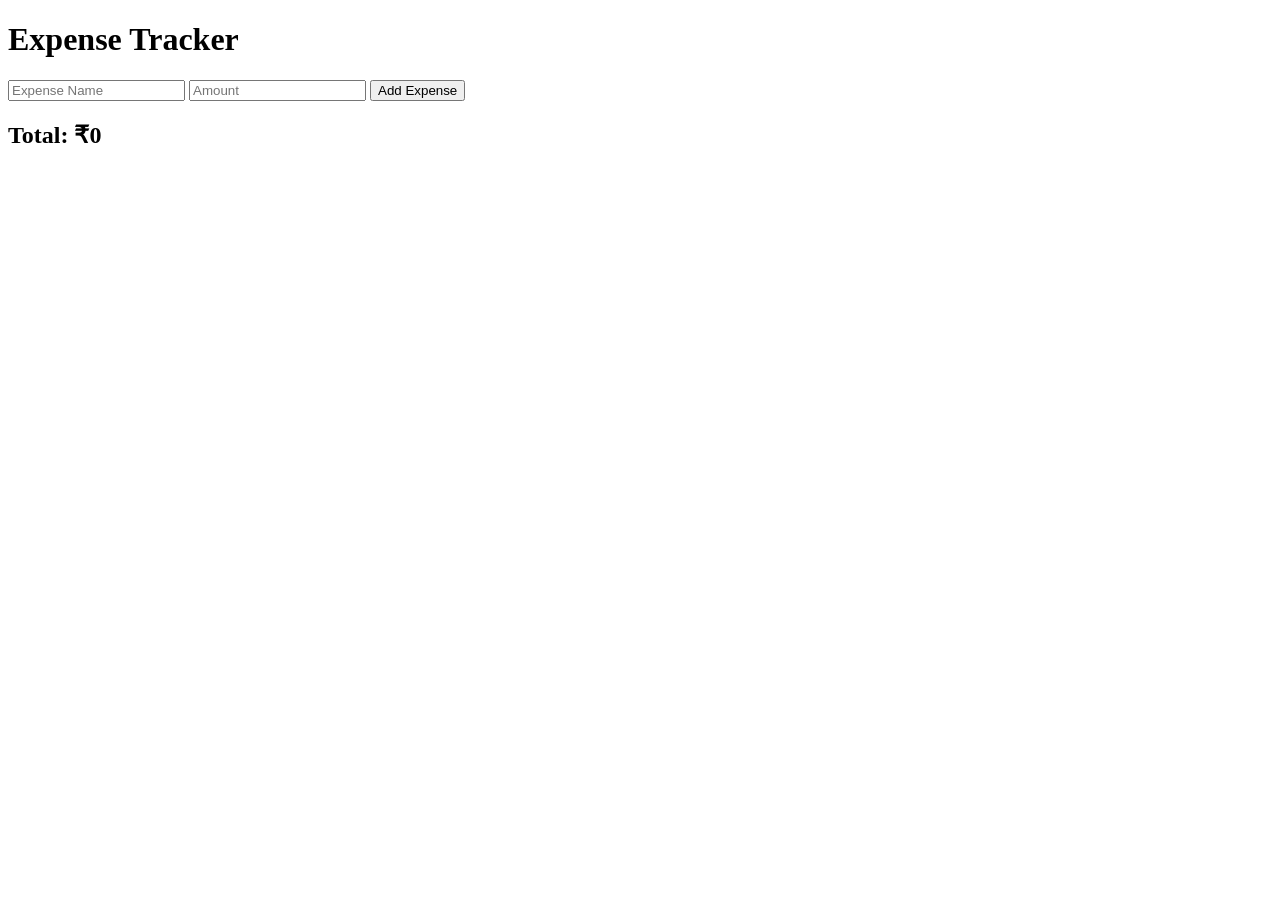
==== index.html @ 3ad1cfaf "Create index.html" ====
<!DOCTYPE html>
<html>
<head>
  <title>Expense Tracker</title>
  <link rel="stylesheet" href="style.css">
</head>
<body>

  <div class="container">
    <h1>Expense Tracker</h1>

    <input type="text" id="title" placeholder="Expense Name">
    <input type="number" id="amount" placeholder="Amount">

    <button onclick="addExpense()">Add Expense</button>

    <ul id="expense-list"></ul>

    <h2>Total: ₹<span id="total">0</span></h2>
  </div>

  <script src="script.js"></script>
</body>
</html>
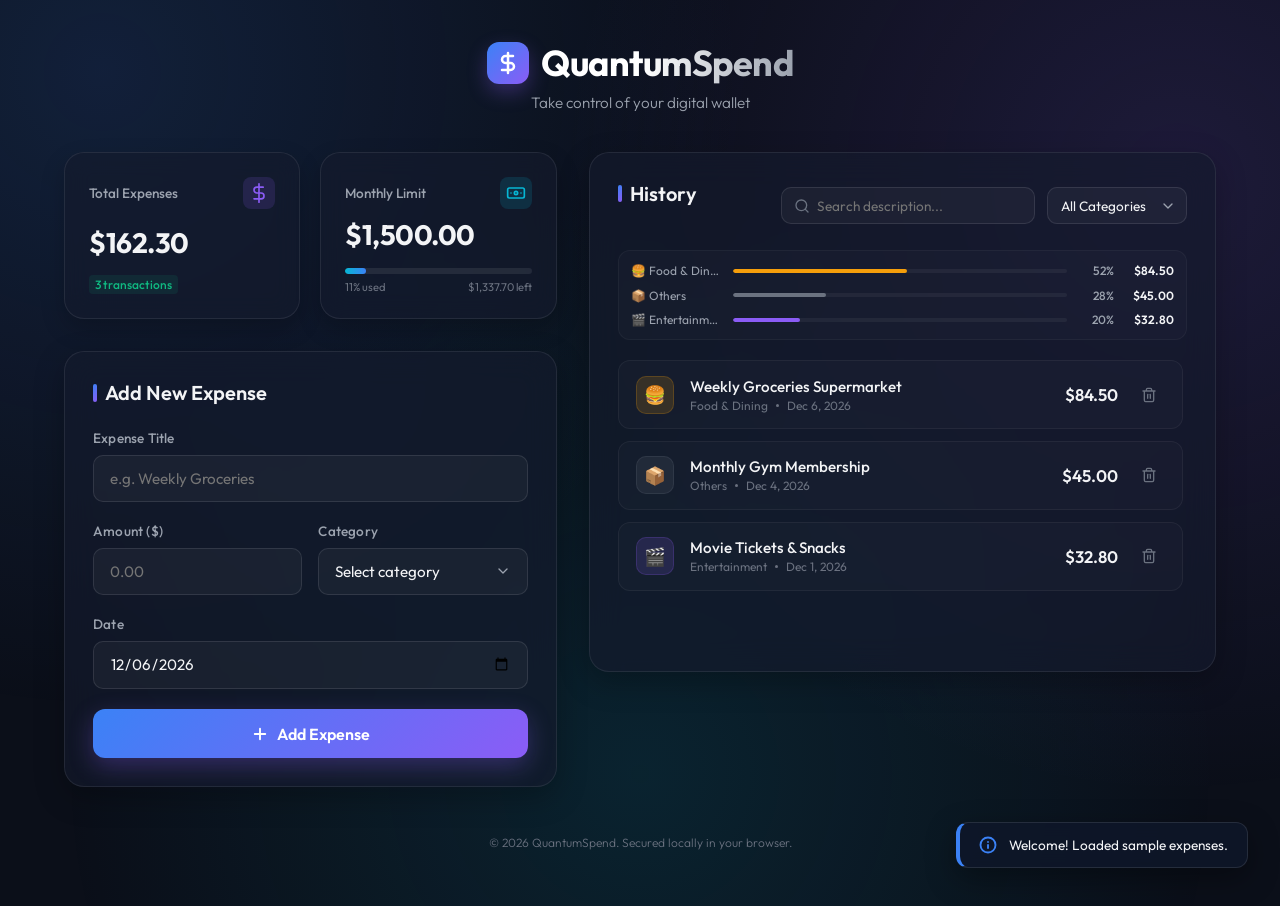
==== commit b03044da: "Fix repository structure for GitHub Pages" ====
--- a/index.html
+++ b/index.html
@@ -1,24 +1,187 @@
 <!DOCTYPE html>
-<html>
+<html lang="en">
 <head>
-  <title>Expense Tracker</title>
-  <link rel="stylesheet" href="style.css">
+    <meta charset="UTF-8">
+    <meta name="viewport" content="width=device-width, initial-scale=1.0">
+    <meta name="description" content="A premium, simple, and intuitive Expense Tracker to manage your personal finances with real-time stats and local storage persistence.">
+    <title>QuantumSpend - Expense Tracker</title>
+    <!-- Google Fonts -->
+    <link rel="preconnect" href="https://fonts.googleapis.com">
+    <link rel="preconnect" href="https://fonts.gstatic.com" crossorigin>
+    <link href="https://fonts.googleapis.com/css2?family=Outfit:wght@300;400;500;600;700&display=swap" rel="stylesheet">
+    <!-- Main Stylesheet -->
+    <link rel="stylesheet" href="styles.css">
 </head>
 <body>
+    <div class="glass-bg-glow"></div>
+    <div class="app-container">
+        <!-- Header -->
+        <header class="app-header">
+            <div class="logo-area">
+                <div class="logo-icon">
+                    <svg xmlns="http://www.w3.org/2000/svg" width="24" height="24" viewBox="0 0 24 24" fill="none" stroke="currentColor" stroke-width="2.5" stroke-linecap="round" stroke-linejoin="round"><path d="M12 2v20M17 5H9.5a3.5 3.5 0 0 0 0 7h5a3.5 3.5 0 0 1 0 7H6"/></svg>
+                </div>
+                <h1>QuantumSpend</h1>
+            </div>
+            <p class="subtitle">Take control of your digital wallet</p>
+        </header>
 
-  <div class="container">
-    <h1>Expense Tracker</h1>
+        <!-- Main Workspace -->
+        <main class="app-main">
+            <!-- Left Panel: Stats and Form -->
+            <section class="left-panel">
+                <!-- Dashboard Cards -->
+                <div class="dashboard-grid">
+                    <div class="stat-card total-spend-card">
+                        <div class="card-header">
+                            <span class="card-title">Total Expenses</span>
+                            <div class="card-icon spend-icon">
+                                <svg xmlns="http://www.w3.org/2000/svg" width="20" height="20" viewBox="0 0 24 24" fill="none" stroke="currentColor" stroke-width="2" stroke-linecap="round" stroke-linejoin="round"><path d="M12 1v22M17 5H9.5a3.5 3.5 0 0 0 0 7h5a3.5 3.5 0 0 1 0 7H6"/></svg>
+                            </div>
+                        </div>
+                        <div class="card-value" id="total-amount">$0.00</div>
+                        <div class="card-footer">
+                            <span class="trend-indicator up" id="expense-count-indicator">0 transactions</span>
+                        </div>
+                    </div>
 
-    <input type="text" id="title" placeholder="Expense Name">
-    <input type="number" id="amount" placeholder="Amount">
+                    <div class="stat-card budget-card">
+                        <div class="card-header">
+                            <span class="card-title">Monthly Limit</span>
+                            <div class="card-icon budget-icon">
+                                <svg xmlns="http://www.w3.org/2000/svg" width="20" height="20" viewBox="0 0 24 24" fill="none" stroke="currentColor" stroke-width="2" stroke-linecap="round" stroke-linejoin="round"><rect width="20" height="12" x="2" y="6" rx="2"/><circle cx="12" cy="12" r="2"/><path d="M6 12h.01M18 12h.01"/></svg>
+                            </div>
+                        </div>
+                        <div class="card-value" id="budget-amount">$1,500.00</div>
+                        <div class="card-progress">
+                            <div class="progress-bar-container">
+                                <div class="progress-bar" id="budget-progress" style="width: 0%"></div>
+                            </div>
+                            <div class="progress-labels">
+                                <span id="budget-percentage">0% used</span>
+                                <span id="budget-remaining">$1,500.00 left</span>
+                            </div>
+                        </div>
+                    </div>
+                </div>
 
-    <button onclick="addExpense()">Add Expense</button>
+                <!-- Add Expense Form Card -->
+                <div class="glass-card form-card">
+                    <h2 class="section-title">Add New Expense</h2>
+                    <form id="expense-form" novalidate>
+                        <div class="form-group">
+                            <label for="expense-title">Expense Title</label>
+                            <div class="input-wrapper">
+                                <input type="text" id="expense-title" placeholder="e.g. Weekly Groceries" required autocomplete="off">
+                                <span class="input-focus-line"></span>
+                            </div>
+                            <span class="error-msg" id="title-error">Please enter a valid title</span>
+                        </div>
 
-    <ul id="expense-list"></ul>
+                        <div class="form-row">
+                            <div class="form-group col-6">
+                                <label for="expense-amount">Amount ($)</label>
+                                <div class="input-wrapper">
+                                    <input type="number" id="expense-amount" placeholder="0.00" step="0.01" min="0.01" required>
+                                    <span class="input-focus-line"></span>
+                                </div>
+                                <span class="error-msg" id="amount-error">Enter an amount > 0</span>
+                            </div>
 
-    <h2>Total: ₹<span id="total">0</span></h2>
-  </div>
+                            <div class="form-group col-6">
+                                <label for="expense-category">Category</label>
+                                <div class="input-wrapper select-wrapper">
+                                    <select id="expense-category" required>
+                                        <option value="" disabled selected>Select category</option>
+                                        <option value="food">🍔 Food & Dining</option>
+                                        <option value="shopping">🛍️ Shopping</option>
+                                        <option value="utilities">⚡ Utilities</option>
+                                        <option value="entertainment">🎬 Entertainment</option>
+                                        <option value="travel">✈️ Travel</option>
+                                        <option value="others">📦 Others</option>
+                                    </select>
+                                    <span class="input-focus-line"></span>
+                                </div>
+                                <span class="error-msg" id="category-error">Select a category</span>
+                            </div>
+                        </div>
 
-  <script src="script.js"></script>
+                        <div class="form-group">
+                            <label for="expense-date">Date</label>
+                            <div class="input-wrapper">
+                                <input type="date" id="expense-date" required>
+                                <span class="input-focus-line"></span>
+                            </div>
+                            <span class="error-msg" id="date-error">Please choose a date</span>
+                        </div>
+
+                        <button type="submit" class="btn-primary" id="btn-add-expense">
+                            <svg xmlns="http://www.w3.org/2000/svg" width="18" height="18" viewBox="0 0 24 24" fill="none" stroke="currentColor" stroke-width="2.5" stroke-linecap="round" stroke-linejoin="round"><path d="M5 12h14M12 5v14"/></svg>
+                            Add Expense
+                        </button>
+                    </form>
+                </div>
+            </section>
+
+            <!-- Right Panel: Filters and List -->
+            <section class="right-panel">
+                <div class="glass-card list-card-container">
+                    <div class="list-header">
+                        <h2 class="section-title">History</h2>
+                        <!-- Search & Filter Controls -->
+                        <div class="controls-wrapper">
+                            <div class="search-box">
+                                <svg xmlns="http://www.w3.org/2000/svg" width="16" height="16" viewBox="0 0 24 24" fill="none" stroke="currentColor" stroke-width="2" stroke-linecap="round" stroke-linejoin="round" class="search-icon"><circle cx="11" cy="11" r="8"/><path d="m21 21-4.3-4.3"/></svg>
+                                <input type="text" id="search-input" placeholder="Search description..." autocomplete="off">
+                            </div>
+                            <div class="filter-box">
+                                <select id="filter-category">
+                                    <option value="all">All Categories</option>
+                                    <option value="food">Food & Dining</option>
+                                    <option value="shopping">Shopping</option>
+                                    <option value="utilities">Utilities</option>
+                                    <option value="entertainment">Entertainment</option>
+                                    <option value="travel">Travel</option>
+                                    <option value="others">Others</option>
+                                </select>
+                            </div>
+                        </div>
+                    </div>
+
+                    <!-- Category stats breakdown progress indicators -->
+                    <div class="category-breakdown" id="category-breakdown-container">
+                        <!-- Rendered dynamically via JavaScript -->
+                    </div>
+
+                    <!-- Expenses List -->
+                    <div class="expense-list-scroll">
+                        <ul class="expense-list" id="expense-list">
+                            <!-- Items populated dynamically via Javascript -->
+                        </ul>
+
+                        <!-- Empty State -->
+                        <div class="empty-state" id="empty-state">
+                            <div class="empty-icon">
+                                <svg xmlns="http://www.w3.org/2000/svg" width="64" height="64" viewBox="0 0 24 24" fill="none" stroke="currentColor" stroke-width="1.5" stroke-linecap="round" stroke-linejoin="round"><circle cx="12" cy="12" r="10"/><path d="M16 14s-1.5-2-4-2-4 2-4 2M9 9h.01M15 9h.01"/></svg>
+                            </div>
+                            <h3>No expenses logged yet</h3>
+                            <p>Use the form on the left to start tracking your spendings.</p>
+                        </div>
+                    </div>
+                </div>
+            </section>
+        </main>
+
+        <!-- Footer -->
+        <footer class="app-footer">
+            <p>&copy; 2026 QuantumSpend. Secured locally in your browser.</p>
+        </footer>
+    </div>
+
+    <!-- Toast Notification Container -->
+    <div class="toast-container" id="toast-container"></div>
+
+    <!-- Application Script -->
+    <script src="app.js"></script>
 </body>
 </html>
--- a/styles.css
+++ b/styles.css
@@ -0,0 +1,858 @@
+/* ==========================================================================
+   Design System & Root Variables
+   ========================================================================== */
+:root {
+    --bg-primary: #0b0f19;
+    --card-bg: rgba(20, 27, 45, 0.65);
+    --card-border: rgba(255, 255, 255, 0.08);
+    --card-hover-border: rgba(255, 255, 255, 0.18);
+    
+    /* Neon gradients / Accent Colors */
+    --primary-grad: linear-gradient(135deg, #3b82f6 0%, #8b5cf6 100%);
+    --accent-blue: #3b82f6;
+    --accent-purple: #8b5cf6;
+    --accent-teal: #06b6d4;
+    --accent-green: #10b981;
+    --accent-red: #ef4444;
+    
+    /* Text colors */
+    --text-primary: #f3f4f6;
+    --text-secondary: #9ca3af;
+    --text-muted: #6b7280;
+    
+    /* Category Colors */
+    --cat-food: #f59e0b;
+    --cat-shopping: #ec4899;
+    --cat-utilities: #10b981;
+    --cat-entertainment: #8b5cf6;
+    --cat-travel: #3b82f6;
+    --cat-others: #6b7280;
+    
+    /* Font Stack */
+    --font-sans: 'Outfit', -apple-system, BlinkMacSystemFont, "Segoe UI", Roboto, sans-serif;
+    
+    /* Transitions */
+    --transition-smooth: all 0.3s cubic-bezier(0.25, 0.8, 0.25, 1);
+    --transition-fast: all 0.15s ease;
+}
+
+/* ==========================================================================
+   Reset & Base Styles
+   ========================================================================== */
+* {
+    margin: 0;
+    padding: 0;
+    box-sizing: border-box;
+}
+
+body {
+    background-color: var(--bg-primary);
+    color: var(--text-primary);
+    font-family: var(--font-sans);
+    min-height: 100vh;
+    overflow-x: hidden;
+    position: relative;
+    display: flex;
+    justify-content: center;
+}
+
+/* Glassmorphism Background Glows */
+.glass-bg-glow {
+    position: fixed;
+    top: -10%;
+    left: -10%;
+    width: 120%;
+    height: 120%;
+    z-index: -1;
+    background: 
+        radial-gradient(circle at 15% 15%, rgba(59, 130, 246, 0.15) 0%, transparent 40%),
+        radial-gradient(circle at 85% 25%, rgba(139, 92, 246, 0.15) 0%, transparent 40%),
+        radial-gradient(circle at 50% 80%, rgba(6, 182, 212, 0.12) 0%, transparent 50%);
+    pointer-events: none;
+}
+
+/* ==========================================================================
+   Layout Containers
+   ========================================================================== */
+.app-container {
+    width: 100%;
+    max-width: 1200px;
+    padding: 2.5rem 1.5rem;
+    display: flex;
+    flex-direction: column;
+    gap: 2rem;
+}
+
+/* Header */
+.app-header {
+    text-align: center;
+    margin-bottom: 0.5rem;
+}
+
+.logo-area {
+    display: flex;
+    align-items: center;
+    justify-content: center;
+    gap: 0.75rem;
+}
+
+.logo-icon {
+    background: var(--primary-grad);
+    color: #fff;
+    width: 42px;
+    height: 42px;
+    border-radius: 12px;
+    display: flex;
+    align-items: center;
+    justify-content: center;
+    box-shadow: 0 8px 20px rgba(139, 92, 246, 0.3);
+}
+
+.app-header h1 {
+    font-size: 2.25rem;
+    font-weight: 700;
+    letter-spacing: -0.5px;
+    background: linear-gradient(to right, #fff 40%, var(--text-secondary) 100%);
+    -webkit-background-clip: text;
+    -webkit-text-fill-color: transparent;
+}
+
+.app-header .subtitle {
+    color: var(--text-secondary);
+    font-size: 0.95rem;
+    margin-top: 0.5rem;
+    font-weight: 300;
+}
+
+/* Main Grid */
+.app-main {
+    display: grid;
+    grid-template-columns: 1.1fr 1.4fr;
+    gap: 2rem;
+    align-items: start;
+}
+
+@media (max-width: 900px) {
+    .app-main {
+        grid-template-columns: 1fr;
+    }
+}
+
+.left-panel, .right-panel {
+    display: flex;
+    flex-direction: column;
+    gap: 2rem;
+}
+
+/* ==========================================================================
+   Glassmorphic Cards
+   ========================================================================== */
+.glass-card {
+    background: var(--card-bg);
+    border: 1px solid var(--card-border);
+    border-radius: 20px;
+    backdrop-filter: blur(16px);
+    -webkit-backdrop-filter: blur(16px);
+    padding: 1.75rem;
+    box-shadow: 0 10px 30px rgba(0, 0, 0, 0.25);
+    transition: var(--transition-smooth);
+}
+
+.glass-card:hover {
+    border-color: var(--card-hover-border);
+    box-shadow: 0 15px 35px rgba(0, 0, 0, 0.3);
+}
+
+.section-title {
+    font-size: 1.25rem;
+    font-weight: 600;
+    margin-bottom: 1.5rem;
+    position: relative;
+    padding-left: 0.75rem;
+}
+
+.section-title::before {
+    content: '';
+    position: absolute;
+    left: 0;
+    top: 15%;
+    height: 70%;
+    width: 4px;
+    background: var(--primary-grad);
+    border-radius: 2px;
+}
+
+/* ==========================================================================
+   Dashboard Widgets
+   ========================================================================== */
+.dashboard-grid {
+    display: grid;
+    grid-template-columns: 1fr 1fr;
+    gap: 1.25rem;
+}
+
+@media (max-width: 480px) {
+    .dashboard-grid {
+        grid-template-columns: 1fr;
+    }
+}
+
+.stat-card {
+    background: var(--card-bg);
+    border: 1px solid var(--card-border);
+    border-radius: 20px;
+    backdrop-filter: blur(12px);
+    padding: 1.5rem;
+    display: flex;
+    flex-direction: column;
+    justify-content: space-between;
+    min-height: 130px;
+    box-shadow: 0 10px 25px rgba(0, 0, 0, 0.2);
+    transition: var(--transition-smooth);
+}
+
+.stat-card:hover {
+    transform: translateY(-2px);
+    border-color: var(--card-hover-border);
+}
+
+.card-header {
+    display: flex;
+    justify-content: space-between;
+    align-items: center;
+    color: var(--text-secondary);
+    font-size: 0.85rem;
+    font-weight: 500;
+}
+
+.card-icon {
+    width: 32px;
+    height: 32px;
+    border-radius: 8px;
+    display: flex;
+    align-items: center;
+    justify-content: center;
+}
+
+.spend-icon {
+    background: rgba(139, 92, 246, 0.15);
+    color: var(--accent-purple);
+}
+
+.budget-icon {
+    background: rgba(6, 182, 212, 0.15);
+    color: var(--accent-teal);
+}
+
+.card-value {
+    font-size: 1.75rem;
+    font-weight: 700;
+    margin: 0.5rem 0;
+    letter-spacing: -0.5px;
+}
+
+.card-footer {
+    font-size: 0.75rem;
+    display: flex;
+    align-items: center;
+}
+
+.trend-indicator {
+    padding: 2px 6px;
+    border-radius: 4px;
+    font-weight: 500;
+}
+
+.trend-indicator.up {
+    background: rgba(16, 185, 129, 0.1);
+    color: var(--accent-green);
+}
+
+/* Progress bar in Budget widget */
+.card-progress {
+    margin-top: 0.5rem;
+    width: 100%;
+}
+
+.progress-bar-container {
+    width: 100%;
+    height: 6px;
+    background: rgba(255, 255, 255, 0.08);
+    border-radius: 3px;
+    overflow: hidden;
+    margin-bottom: 0.4rem;
+}
+
+.progress-bar {
+    height: 100%;
+    background: linear-gradient(to right, var(--accent-teal), var(--accent-blue));
+    border-radius: 3px;
+    width: 0%;
+    transition: width 0.8s cubic-bezier(0.25, 0.8, 0.25, 1);
+}
+
+.progress-bar.warning {
+    background: linear-gradient(to right, #f59e0b, #ef4444);
+}
+
+.progress-labels {
+    display: flex;
+    justify-content: space-between;
+    font-size: 0.7rem;
+    color: var(--text-muted);
+}
+
+/* ==========================================================================
+   Form Styling
+   ========================================================================== */
+.form-group {
+    display: flex;
+    flex-direction: column;
+    gap: 0.5rem;
+    margin-bottom: 1.25rem;
+}
+
+.form-row {
+    display: flex;
+    gap: 1rem;
+}
+
+.col-6 {
+    flex: 1;
+    min-width: 0; /* Prevents overflow */
+}
+
+label {
+    font-size: 0.85rem;
+    font-weight: 500;
+    color: var(--text-secondary);
+    letter-spacing: 0.2px;
+}
+
+.input-wrapper {
+    position: relative;
+}
+
+input[type="text"],
+input[type="number"],
+input[type="date"],
+select {
+    width: 100%;
+    background: rgba(255, 255, 255, 0.04);
+    border: 1px solid rgba(255, 255, 255, 0.1);
+    border-radius: 10px;
+    padding: 0.8rem 1rem;
+    color: var(--text-primary);
+    font-family: var(--font-sans);
+    font-size: 0.95rem;
+    outline: none;
+    transition: var(--transition-fast);
+}
+
+input[type="text"]:focus,
+input[type="number"]:focus,
+input[type="date"]:focus,
+select:focus {
+    border-color: rgba(139, 92, 246, 0.5);
+    background: rgba(255, 255, 255, 0.07);
+    box-shadow: 0 0 15px rgba(139, 92, 246, 0.15);
+}
+
+/* Custom indicator line underneath inputs on focus */
+.input-focus-line {
+    position: absolute;
+    bottom: 0;
+    left: 50%;
+    width: 0;
+    height: 2px;
+    background: var(--primary-grad);
+    transition: var(--transition-smooth);
+    transform: translateX(-50%);
+}
+
+input:focus ~ .input-focus-line,
+select:focus ~ .input-focus-line {
+    width: 80%;
+}
+
+/* Dropdown custom styling */
+select {
+    cursor: pointer;
+    appearance: none;
+    background-image: url("data:image/svg+xml,%3Csvg xmlns='http://www.w3.org/2000/svg' width='16' height='16' viewBox='0 0 24 24' fill='none' stroke='%239ca3af' stroke-width='2' stroke-linecap='round' stroke-linejoin='round'%3E%3Cpath d='m6 9 6 6 6-6'/%3E%3C/svg%3E");
+    background-repeat: no-repeat;
+    background-position: right 1rem center;
+    padding-right: 2.5rem;
+}
+
+select option {
+    background-color: var(--bg-primary);
+    color: var(--text-primary);
+}
+
+/* Invalid inputs styling */
+.form-group.invalid input,
+.form-group.invalid select {
+    border-color: rgba(239, 68, 68, 0.5);
+    background: rgba(239, 68, 68, 0.03);
+}
+
+.form-group.invalid input ~ .input-focus-line {
+    background: var(--accent-red);
+}
+
+.error-msg {
+    color: var(--accent-red);
+    font-size: 0.75rem;
+    margin-top: 2px;
+    display: none;
+}
+
+.form-group.invalid .error-msg {
+    display: block;
+    animation: shake 0.3s ease;
+}
+
+/* Primay Button */
+.btn-primary {
+    width: 100%;
+    background: var(--primary-grad);
+    color: #fff;
+    border: none;
+    border-radius: 12px;
+    padding: 0.9rem;
+    font-family: var(--font-sans);
+    font-size: 1rem;
+    font-weight: 600;
+    cursor: pointer;
+    display: flex;
+    align-items: center;
+    justify-content: center;
+    gap: 0.5rem;
+    margin-top: 0.5rem;
+    box-shadow: 0 8px 25px rgba(139, 92, 246, 0.3);
+    transition: var(--transition-smooth);
+}
+
+.btn-primary:hover {
+    transform: translateY(-2px);
+    box-shadow: 0 12px 30px rgba(139, 92, 246, 0.45);
+    filter: brightness(1.15);
+}
+
+.btn-primary:active {
+    transform: translateY(1px);
+}
+
+/* ==========================================================================
+   History List Widget
+   ========================================================================== */
+.list-card-container {
+    display: flex;
+    flex-direction: column;
+    min-height: 520px;
+}
+
+.list-header {
+    display: flex;
+    justify-content: space-between;
+    align-items: center;
+    flex-wrap: wrap;
+    gap: 1rem;
+    margin-bottom: 1.25rem;
+}
+
+@media (max-width: 600px) {
+    .list-header {
+        flex-direction: column;
+        align-items: stretch;
+    }
+}
+
+.controls-wrapper {
+    display: flex;
+    gap: 0.75rem;
+    flex-wrap: wrap;
+    align-items: center;
+}
+
+.search-box {
+    position: relative;
+    flex: 1;
+    min-width: 180px;
+}
+
+.search-icon {
+    position: absolute;
+    left: 0.8rem;
+    top: 50%;
+    transform: translateY(-50%);
+    color: var(--text-muted);
+}
+
+.search-box input {
+    padding-left: 2.2rem;
+    padding-top: 0.55rem;
+    padding-bottom: 0.55rem;
+    font-size: 0.85rem;
+}
+
+.filter-box select {
+    padding-top: 0.55rem;
+    padding-bottom: 0.55rem;
+    padding-left: 0.8rem;
+    padding-right: 2rem;
+    font-size: 0.85rem;
+    min-width: 140px;
+    background-position: right 0.6rem center;
+}
+
+/* Category Breakdown Progress Bars */
+.category-breakdown {
+    display: flex;
+    flex-direction: column;
+    gap: 0.6rem;
+    padding: 0.75rem;
+    background: rgba(255, 255, 255, 0.02);
+    border: 1px solid rgba(255, 255, 255, 0.04);
+    border-radius: 12px;
+    margin-bottom: 1.25rem;
+}
+
+.breakdown-row {
+    display: flex;
+    align-items: center;
+    font-size: 0.75rem;
+    color: var(--text-secondary);
+}
+
+.breakdown-label {
+    width: 90px;
+    overflow: hidden;
+    text-overflow: ellipsis;
+    white-space: nowrap;
+}
+
+.breakdown-progress-container {
+    flex: 1;
+    height: 4px;
+    background: rgba(255, 255, 255, 0.05);
+    border-radius: 2px;
+    margin: 0 0.75rem;
+    overflow: hidden;
+}
+
+.breakdown-progress-bar {
+    height: 100%;
+    border-radius: 2px;
+    width: 0%;
+    transition: width 0.6s cubic-bezier(0.25, 0.8, 0.25, 1);
+}
+
+.breakdown-percent {
+    width: 35px;
+    text-align: right;
+    font-weight: 500;
+}
+
+.breakdown-val {
+    width: 60px;
+    text-align: right;
+    font-weight: 600;
+    color: var(--text-primary);
+}
+
+/* List View Scrollbox */
+.expense-list-scroll {
+    flex: 1;
+    overflow-y: auto;
+    max-height: 380px;
+    padding-right: 0.25rem;
+    position: relative;
+}
+
+/* Custom Scrollbar */
+.expense-list-scroll::-webkit-scrollbar {
+    width: 6px;
+}
+
+.expense-list-scroll::-webkit-scrollbar-track {
+    background: transparent;
+}
+
+.expense-list-scroll::-webkit-scrollbar-thumb {
+    background: rgba(255, 255, 255, 0.1);
+    border-radius: 3px;
+}
+
+.expense-list-scroll::-webkit-scrollbar-thumb:hover {
+    background: rgba(255, 255, 255, 0.2);
+}
+
+.expense-list {
+    list-style: none;
+    display: flex;
+    flex-direction: column;
+    gap: 0.75rem;
+}
+
+/* List Cards */
+.expense-item {
+    background: rgba(255, 255, 255, 0.02);
+    border: 1px solid rgba(255, 255, 255, 0.05);
+    border-radius: 12px;
+    padding: 0.9rem 1.1rem;
+    display: flex;
+    align-items: center;
+    justify-content: space-between;
+    transition: var(--transition-smooth);
+    animation: fadeInUp 0.4s cubic-bezier(0.25, 0.8, 0.25, 1) forwards;
+}
+
+.expense-item:hover {
+    background: rgba(255, 255, 255, 0.05);
+    border-color: rgba(255, 255, 255, 0.12);
+    transform: translateX(4px);
+}
+
+.expense-details {
+    display: flex;
+    align-items: center;
+    gap: 1rem;
+    flex: 1;
+    min-width: 0; /* Prevents overflow */
+}
+
+/* Category Badge Icon */
+.category-badge {
+    width: 38px;
+    height: 38px;
+    border-radius: 10px;
+    display: flex;
+    align-items: center;
+    justify-content: center;
+    font-size: 1.1rem;
+    flex-shrink: 0;
+}
+
+.badge-food { background: rgba(245, 158, 11, 0.15); border: 1px solid rgba(245, 158, 11, 0.2); }
+.badge-shopping { background: rgba(236, 72, 153, 0.15); border: 1px solid rgba(236, 72, 153, 0.2); }
+.badge-utilities { background: rgba(16, 185, 129, 0.15); border: 1px solid rgba(16, 185, 129, 0.2); }
+.badge-entertainment { background: rgba(139, 92, 246, 0.15); border: 1px solid rgba(139, 92, 246, 0.2); }
+.badge-travel { background: rgba(59, 130, 246, 0.15); border: 1px solid rgba(59, 130, 246, 0.2); }
+.badge-others { background: rgba(107, 114, 128, 0.15); border: 1px solid rgba(107, 114, 128, 0.2); }
+
+.item-info {
+    min-width: 0; /* For truncation */
+    display: flex;
+    flex-direction: column;
+    gap: 2px;
+}
+
+.item-title {
+    font-weight: 500;
+    font-size: 0.95rem;
+    color: var(--text-primary);
+    overflow: hidden;
+    text-overflow: ellipsis;
+    white-space: nowrap;
+}
+
+.item-meta {
+    font-size: 0.75rem;
+    color: var(--text-muted);
+    display: flex;
+    align-items: center;
+    gap: 0.5rem;
+}
+
+.item-meta-separator {
+    width: 3px;
+    height: 3px;
+    background: var(--text-muted);
+    border-radius: 50%;
+}
+
+.expense-amount-action {
+    display: flex;
+    align-items: center;
+    gap: 1rem;
+}
+
+.item-amount {
+    font-weight: 600;
+    font-size: 1.05rem;
+    color: var(--text-primary);
+}
+
+/* Delete Button */
+.btn-delete {
+    background: transparent;
+    border: none;
+    color: var(--text-muted);
+    cursor: pointer;
+    width: 30px;
+    height: 30px;
+    border-radius: 6px;
+    display: flex;
+    align-items: center;
+    justify-content: center;
+    transition: var(--transition-fast);
+}
+
+.btn-delete:hover {
+    background: rgba(239, 68, 68, 0.15);
+    color: var(--accent-red);
+}
+
+/* ==========================================================================
+   Empty & Deleted States
+   ========================================================================== */
+.empty-state {
+    display: flex;
+    flex-direction: column;
+    align-items: center;
+    justify-content: center;
+    text-align: center;
+    padding: 3rem 1.5rem;
+    color: var(--text-muted);
+    height: 100%;
+}
+
+.empty-icon {
+    color: var(--text-muted);
+    margin-bottom: 1rem;
+    opacity: 0.4;
+}
+
+.empty-state h3 {
+    font-size: 1.05rem;
+    font-weight: 500;
+    color: var(--text-secondary);
+    margin-bottom: 0.25rem;
+}
+
+.empty-state p {
+    font-size: 0.8rem;
+    max-width: 250px;
+    line-height: 1.4;
+}
+
+/* Delete Slide Animation */
+.expense-item.deleting {
+    animation: slideOutFade 0.4s cubic-bezier(0.25, 0.8, 0.25, 1) forwards;
+}
+
+/* Footer Section */
+.app-footer {
+    text-align: center;
+    padding: 1rem 0;
+    color: var(--text-muted);
+    font-size: 0.75rem;
+    font-weight: 300;
+}
+
+/* ==========================================================================
+   Toast Notification Styling
+   ========================================================================== */
+.toast-container {
+    position: fixed;
+    bottom: 2rem;
+    right: 2rem;
+    display: flex;
+    flex-direction: column;
+    gap: 0.75rem;
+    z-index: 1000;
+    max-width: 350px;
+}
+
+.toast {
+    background: rgba(15, 23, 42, 0.85);
+    border: 1px solid rgba(255, 255, 255, 0.1);
+    color: var(--text-primary);
+    padding: 0.8rem 1.2rem;
+    border-radius: 12px;
+    font-size: 0.85rem;
+    display: flex;
+    align-items: center;
+    gap: 0.75rem;
+    box-shadow: 0 10px 30px rgba(0, 0, 0, 0.35);
+    backdrop-filter: blur(8px);
+    transform: translateY(20px);
+    opacity: 0;
+    animation: toastIn 0.35s cubic-bezier(0.25, 0.8, 0.25, 1) forwards;
+}
+
+.toast-success {
+    border-left: 4px solid var(--accent-green);
+}
+
+.toast-danger {
+    border-left: 4px solid var(--accent-red);
+}
+
+.toast-info {
+    border-left: 4px solid var(--accent-blue);
+}
+
+.toast-icon {
+    flex-shrink: 0;
+    display: flex;
+    align-items: center;
+    justify-content: center;
+}
+
+.toast-success .toast-icon { color: var(--accent-green); }
+.toast-danger .toast-icon { color: var(--accent-red); }
+.toast-info .toast-icon { color: var(--accent-blue); }
+
+.toast.toast-out {
+    animation: toastOut 0.3s ease forwards;
+}
+
+/* ==========================================================================
+   Keyframe Animations
+   ========================================================================== */
+@keyframes fadeInUp {
+    from {
+        opacity: 0;
+        transform: translateY(15px);
+    }
+    to {
+        opacity: 1;
+        transform: translateY(0);
+    }
+}
+
+@keyframes slideOutFade {
+    to {
+        opacity: 0;
+        transform: translateX(100%);
+        height: 0;
+        padding-top: 0;
+        padding-bottom: 0;
+        margin-top: 0;
+        margin-bottom: 0;
+        border: none;
+    }
+}
+
+@keyframes toastIn {
+    to {
+        opacity: 1;
+        transform: translateY(0);
+    }
+}
+
+@keyframes toastOut {
+    to {
+        opacity: 0;
+        transform: translateY(-20px);
+    }
+}
+
+@keyframes shake {
+    0%, 100% { transform: translateX(0); }
+    20%, 60% { transform: translateX(-4px); }
+    40%, 80% { transform: translateX(4px); }
+}
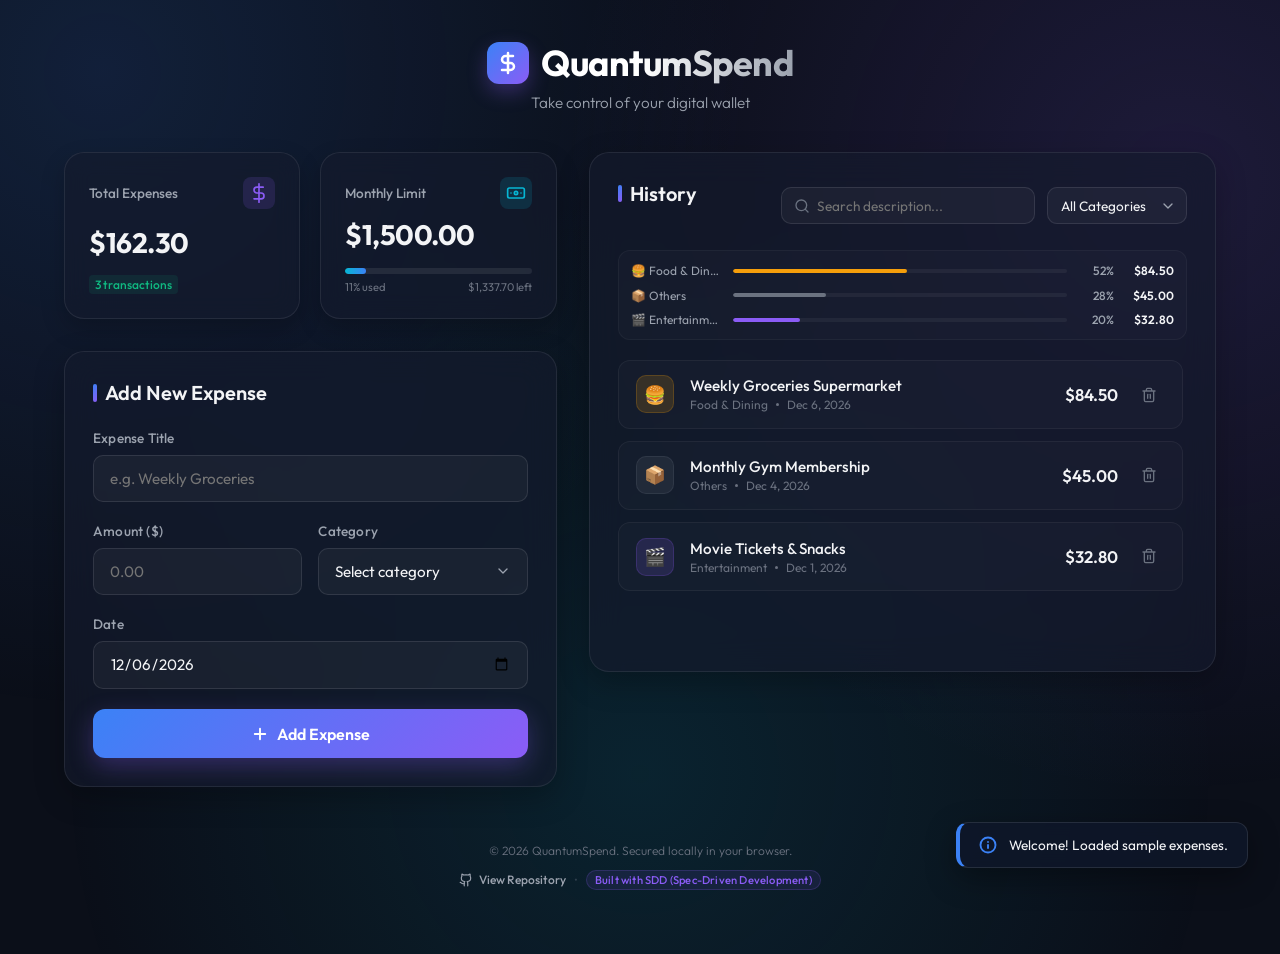
==== commit c520da59: "feat: add github repo link and SDD badge to footer" ====
--- a/index.html
+++ b/index.html
@@ -175,6 +175,14 @@
         <!-- Footer -->
         <footer class="app-footer">
             <p>&copy; 2026 QuantumSpend. Secured locally in your browser.</p>
+            <div class="footer-links">
+                <a href="https://github.com/shashank-O-singh/expense-tracker-assignment" target="_blank" rel="noopener noreferrer" class="github-link">
+                    <svg xmlns="http://www.w3.org/2000/svg" width="14" height="14" viewBox="0 0 24 24" fill="none" stroke="currentColor" stroke-width="2" stroke-linecap="round" stroke-linejoin="round" class="github-icon"><path d="M15 22v-4a4.8 4.8 0 0 0-1-3.5c3 0 6-2 6-5.5.08-1.25-.27-2.48-1-3.5.28-1.15.28-2.35 0-3.5 0 0-1 0-3 1.5-2.64-.5-5.36-.5-8 0C6 2 5 2 5 2c-.3 1.15-.3 2.35 0 3.5A5.403 5.403 0 0 0 4 9c0 3.5 3 5.5 6 5.5-.39.49-.68 1.05-.85 1.65-.17.6-.22 1.23-.15 1.85v4"/><path d="M9 18c-4.51 2-5-2-7-2"/></svg>
+                    <span>View Repository</span>
+                </a>
+                <span class="footer-divider">•</span>
+                <span class="sdd-badge">Built with SDD (Spec-Driven Development)</span>
+            </div>
         </footer>
     </div>
 
--- a/styles.css
+++ b/styles.css
@@ -746,10 +746,53 @@
 /* Footer Section */
 .app-footer {
     text-align: center;
-    padding: 1rem 0;
+    padding: 1.5rem 0;
     color: var(--text-muted);
     font-size: 0.75rem;
     font-weight: 300;
+}
+
+.footer-links {
+    display: flex;
+    align-items: center;
+    justify-content: center;
+    gap: 0.5rem;
+    margin-top: 0.75rem;
+    color: var(--text-muted);
+}
+
+.github-link {
+    display: flex;
+    align-items: center;
+    gap: 0.35rem;
+    color: var(--text-secondary);
+    text-decoration: none;
+    transition: var(--transition-fast);
+    font-weight: 500;
+}
+
+.github-link:hover {
+    color: var(--accent-purple);
+}
+
+.github-icon {
+    vertical-align: middle;
+}
+
+.footer-divider {
+    color: var(--text-muted);
+    opacity: 0.4;
+}
+
+.sdd-badge {
+    background: rgba(139, 92, 246, 0.1);
+    color: var(--accent-purple);
+    border: 1px solid rgba(139, 92, 246, 0.2);
+    padding: 2px 8px;
+    border-radius: 99px;
+    font-weight: 500;
+    font-size: 0.7rem;
+    letter-spacing: 0.2px;
 }
 
 /* ==========================================================================
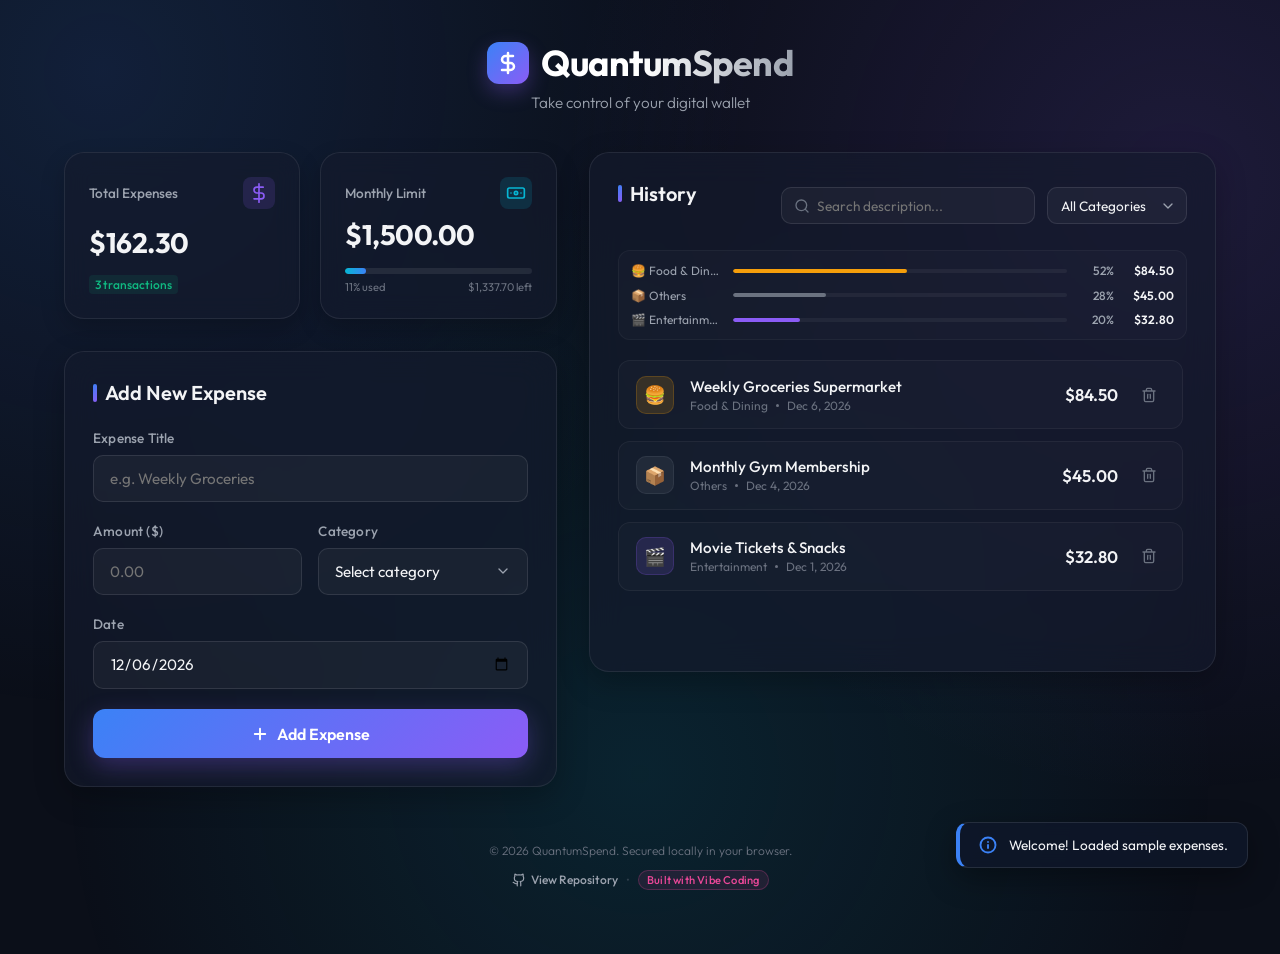
==== commit 7cf2158e: "feat: add github repo link and vibe coding badge to footer" ====
--- a/index.html
+++ b/index.html
@@ -181,7 +181,7 @@
                     <span>View Repository</span>
                 </a>
                 <span class="footer-divider">•</span>
-                <span class="sdd-badge">Built with SDD (Spec-Driven Development)</span>
+                <span class="vibe-badge">Built with Vibe Coding</span>
             </div>
         </footer>
     </div>
--- a/styles.css
+++ b/styles.css
@@ -784,10 +784,10 @@
     opacity: 0.4;
 }
 
-.sdd-badge {
-    background: rgba(139, 92, 246, 0.1);
-    color: var(--accent-purple);
-    border: 1px solid rgba(139, 92, 246, 0.2);
+.vibe-badge {
+    background: rgba(236, 72, 153, 0.1);
+    color: #ec4899;
+    border: 1px solid rgba(236, 72, 153, 0.25);
     padding: 2px 8px;
     border-radius: 99px;
     font-weight: 500;
